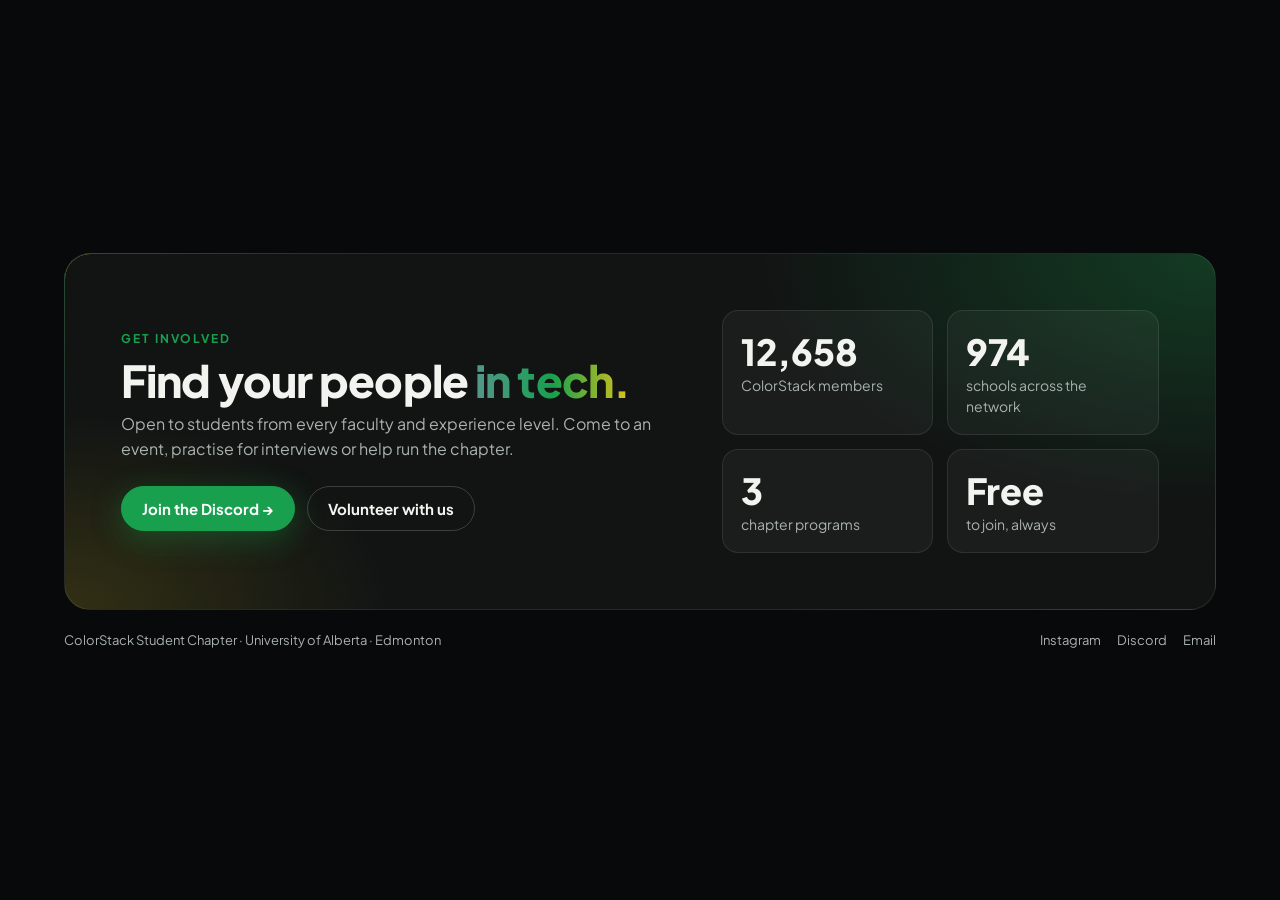
==== join.html @ f65d58fc "Add programs, moments and join sections" ====
<!doctype html>
<html lang="en">
<head>
<meta charset="utf-8">
<meta name="viewport" content="width=device-width, initial-scale=1">
<title>Join · ColorStack UofA</title>
<link rel="preconnect" href="https://fonts.googleapis.com">
<link rel="preconnect" href="https://fonts.gstatic.com" crossorigin>
<link href="https://fonts.googleapis.com/css2?family=Plus+Jakarta+Sans:wght@500;700;800&display=swap" rel="stylesheet">
<link rel="stylesheet" href="style.css">
<style>
  .panel { position:relative; overflow:hidden; border-radius:26px; padding:clamp(28px,5vw,56px); border:1px solid var(--line);
    background:radial-gradient(700px 380px at 100% 0%, rgba(24,160,78,.28), transparent 65%), radial-gradient(500px 300px at 0% 100%, rgba(224,194,26,.16), transparent 65%), var(--card); }
  .panel::before { content:""; position:absolute; inset:-1px; border-radius:inherit; padding:1px; pointer-events:none;
    background:conic-gradient(from var(--a,0deg), transparent 0 70%, var(--green), var(--gold), transparent 85%);
    -webkit-mask:linear-gradient(#000 0 0) content-box, linear-gradient(#000 0 0); -webkit-mask-composite:xor; mask-composite:exclude; animation:spin 6s linear infinite; }
  @property --a { syntax:"<angle>"; inherits:false; initial-value:0deg; }
  @keyframes spin { to { --a:360deg; } }
  .grid { display:grid; grid-template-columns:1.3fr 1fr; gap:32px; align-items:center; }
  .ctas { display:flex; flex-wrap:wrap; gap:12px; margin-top:24px; }
  .stats { display:grid; grid-template-columns:1fr 1fr; gap:14px; }
  .stat { background:rgba(255,255,255,.04); border:1px solid var(--line); border-radius:16px; padding:18px; }
  .stat b { display:block; font-size:clamp(26px,3vw,36px); font-weight:800; }
  .stat span { color:var(--muted); font-size:14px; }
  footer { display:flex; justify-content:space-between; flex-wrap:wrap; gap:10px; margin-top:22px; color:var(--muted); font-size:13px; }
  footer nav { display:flex; gap:16px; } footer a { text-decoration:none; } footer a:hover { color:var(--ink); }
  @media (max-width:760px) { .grid { grid-template-columns:1fr; } .stats { display:none; } }
</style>
</head>
<body>
<section class="wrap">
  <div class="panel">
    <div class="grid">
      <div>
        <div class="eyebrow reveal">Get involved</div>
        <h2 class="reveal">Find your people <span class="grad">in tech.</span></h2>
        <p class="lead reveal">Open to students from every faculty and experience level. Come to an event, practise for interviews or help run the chapter.</p>
        <div class="ctas reveal">
          <a class="btn primary" href="https://discord.gg/kuAVAyB6N7" target="_blank" rel="noopener">Join the Discord →</a>
          <a class="btn" href="https://forms.gle/wV6T9eg2CgfzxZFo6" target="_blank" rel="noopener">Volunteer with us</a>
        </div>
      </div>
      <div class="stats reveal">
        <div class="stat"><b data-to="13000" data-suffix="+">0</b><span>ColorStack members</span></div>
        <div class="stat"><b data-to="1000" data-suffix="+">0</b><span>schools across the network</span></div>
        <div class="stat"><b data-to="3">0</b><span>chapter programs</span></div>
        <div class="stat"><b>Free</b><span>to join, always</span></div>
      </div>
    </div>
  </div>
  <footer>
    <span>ColorStack Student Chapter · University of Alberta · Edmonton</span>
    <nav><a href="https://www.instagram.com/colorstackuofa/" target="_blank" rel="noopener">Instagram</a><a href="https://discord.gg/kuAVAyB6N7" target="_blank" rel="noopener">Discord</a><a href="mailto:colorstackuofachapter@gmail.com" target="_blank">Email</a></nav>
  </footer>
</section>
<script>
const reduce = matchMedia('(prefers-reduced-motion: reduce)').matches;
document.querySelectorAll('.reveal').forEach((el, i) => setTimeout(() => el.classList.add('in'), 90 * i));
// count-up for the stat numbers
document.querySelectorAll('[data-to]').forEach(el => {
  const to = +el.dataset.to, suf = el.dataset.suffix || '', t0 = performance.now(), dur = 1600;
  const step = now => {
    const p = reduce ? 1 : Math.min(1, (now - t0) / dur), v = Math.round(to * (1 - Math.pow(1 - p, 3)));
    el.textContent = v.toLocaleString('en-CA') + (p === 1 ? suf : '');
    if (p < 1) requestAnimationFrame(step);
  };
  requestAnimationFrame(step);
});
</script>
</body>
</html>
---- style.css ----
/* Shared look for the embed sections; matches index.html (the hero). */
:root { --bg:#08090a; --card:#111413; --line:rgba(255,255,255,.09); --ink:#f3f3ef; --muted:#a9b2ad; --teal:#54978B; --green:#18A04E; --gold:#E0C21A; }
* { box-sizing:border-box; margin:0; }
html, body { height:100%; }
body { background:var(--bg); color:var(--ink); font-family:"Plus Jakarta Sans",-apple-system,"Segoe UI",Helvetica,Arial,sans-serif; -webkit-font-smoothing:antialiased; }
a { color:inherit; }
.wrap { min-height:100%; display:flex; flex-direction:column; justify-content:center; padding:36px clamp(20px,5vw,64px); }
.eyebrow { font-size:12px; letter-spacing:.16em; text-transform:uppercase; color:var(--green); font-weight:700; }
h2 { font-size:clamp(28px,3.6vw,44px); line-height:1.1; font-weight:800; letter-spacing:-.02em; margin:10px 0 8px; }
.lead { color:var(--muted); font-size:16px; line-height:1.55; max-width:36em; }
.grad { background:linear-gradient(90deg,var(--teal),var(--green),var(--gold)); -webkit-background-clip:text; background-clip:text; color:transparent; }
.btn { display:inline-flex; align-items:center; gap:8px; padding:12px 20px; border-radius:999px; font-weight:700; font-size:15px; text-decoration:none;
  border:1px solid rgba(255,255,255,.18); transition:transform .2s, background .2s, box-shadow .2s; }
.btn:hover { transform:translateY(-2px); background:rgba(255,255,255,.06); }
.btn.primary { background:var(--green); border-color:var(--green); color:#fff; box-shadow:0 8px 30px rgba(24,160,78,.35); }
.btn.primary:hover { background:#1bb558; }
.btn:focus-visible, a:focus-visible { outline:2px solid var(--gold); outline-offset:3px; }
.reveal { opacity:0; transform:translateY(18px); transition:opacity .8s cubic-bezier(.2,.7,.2,1), transform .8s cubic-bezier(.2,.7,.2,1); }
.reveal.in { opacity:1; transform:none; }
@media (prefers-reduced-motion: reduce) { .reveal { opacity:1; transform:none; transition:none; } * { animation:none !important; } }
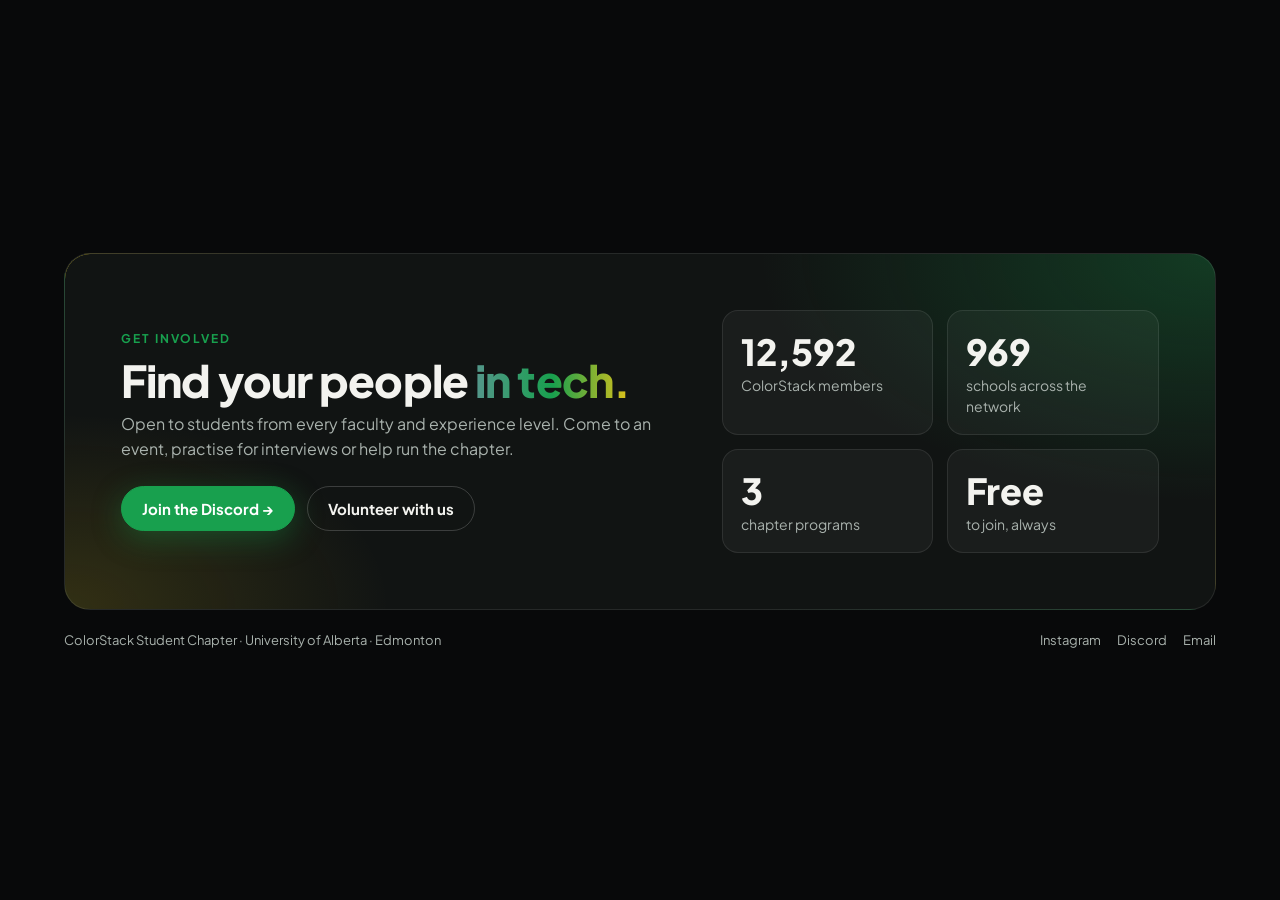
==== commit 3d438fa9: "Add page header, countdown and compact footer embeds" ====
--- a/join.html
+++ b/join.html
@@ -25,6 +25,9 @@
   footer { display:flex; justify-content:space-between; flex-wrap:wrap; gap:10px; margin-top:22px; color:var(--muted); font-size:13px; }
   footer nav { display:flex; gap:16px; } footer a { text-decoration:none; } footer a:hover { color:var(--ink); }
   @media (max-width:760px) { .grid { grid-template-columns:1fr; } .stats { display:none; } }
+  /* ?compact: footer strip only, for subpages */
+  .compact .panel { display:none; }
+  .compact footer { margin-top:0; padding-top:18px; border-top:1px solid var(--line); align-items:center; }
 </style>
 </head>
 <body>
@@ -54,6 +57,7 @@
   </footer>
 </section>
 <script>
+if (new URLSearchParams(location.search).has('compact')) document.body.classList.add('compact');
 const reduce = matchMedia('(prefers-reduced-motion: reduce)').matches;
 document.querySelectorAll('.reveal').forEach((el, i) => setTimeout(() => el.classList.add('in'), 90 * i));
 // count-up for the stat numbers
